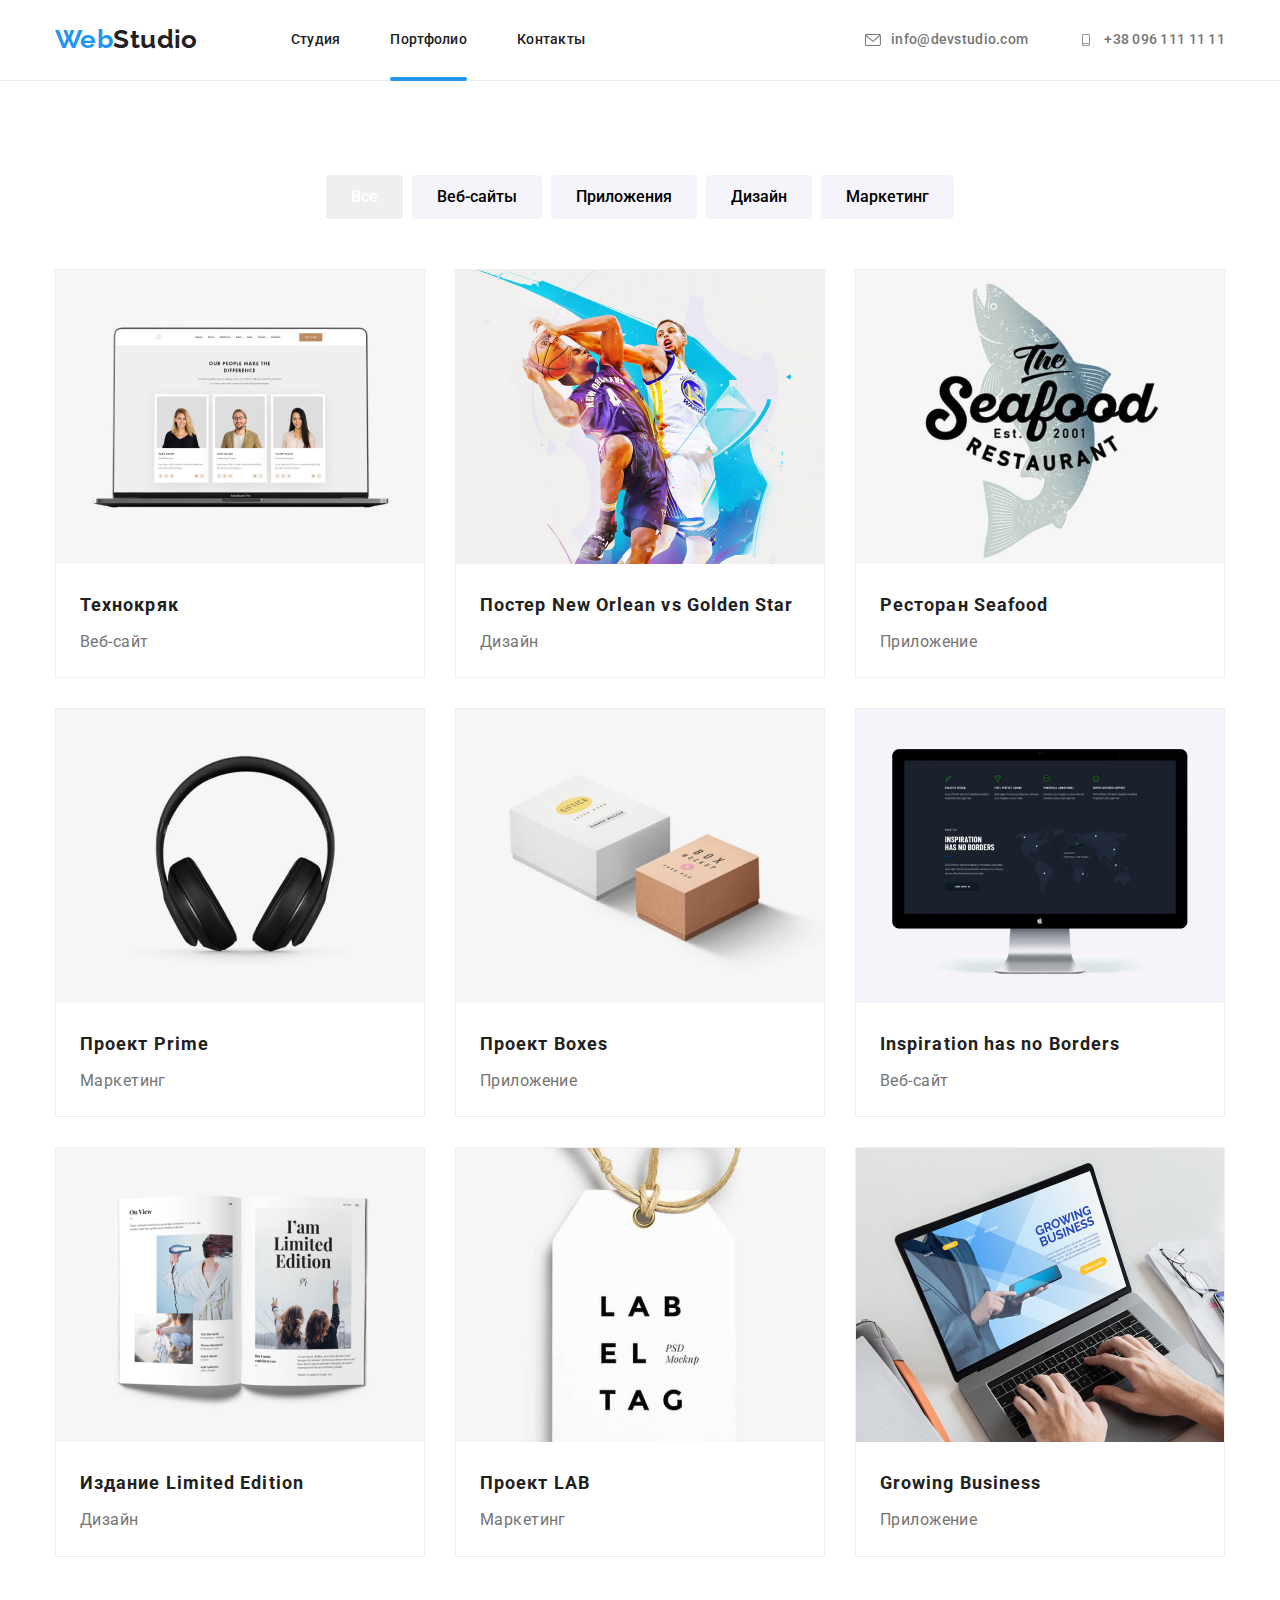
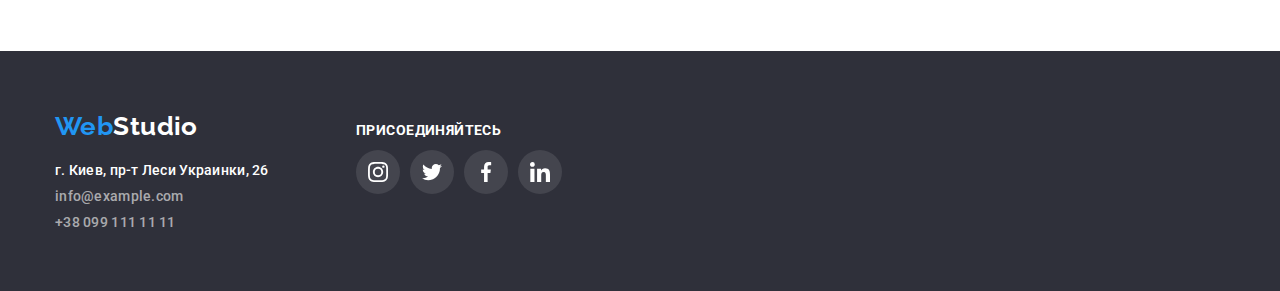
==== portfolio.html @ 9845a2fc "hw5 done" ====
<!DOCTYPE html>
<html lang="ru">

<head>
  <meta charset="UTF-8" />
  <meta http-equiv="X-UA-Compatible" content="IE=edge" />
  <meta name="viewport" content="width=device-width, initial-scale=1.0" />
  <title>Document</title>
  <link href="https://fonts.googleapis.com/css2?family=Raleway:wght@700&family=Roboto:wght@400;500;700;900&display=swap"
    rel="stylesheet" />
  <link rel="stylesheet"
    href="https://cdnjs.cloudflare.com/ajax/libs/modern-normalize/1.1.0/modern-normalize.min.css" />
  <link rel="stylesheet" href="./css/styles.css" />
</head>

<body>
  <!-- Шапка -->
  <header class="header-border">
    <div class="container navigato-flex">
      <nav class="navigator">
        <a href="./index.html" class="navigator-logo"><span class="navigato-accent">Web</span>Studio</a>
        <ul class="nav-list list">
          <li class="navinfo-flex">
            <a href="./index.html" class="link">Студия</a>
          </li>
          <li class="navinfo-flex">
            <a href="./portfolio.html" class="portfolio link">Портфолио</a>
          </li>
          <li class="navinfo-flex"><a href="" class="link">Контакты</a></li>
        </ul>
      </nav>
      <ul class="info-list list info-flex">
        <li class="contacts-flex">
          <a href="mailto:info@devstudio.com" class="link infolink-address"><svg class="contacts-envelope" width="16"
              height="12">
              <use href="./images/icomoon/sprite.svg#icon-envelope"></use>
            </svg>info@devstudio.com</a>
        </li>
        <li class="contacts-flex">
          <a href="tel:+380961111111" class="link infolink-address"><svg class="contacts-smartphone" width="16"
              height="12">
              <use href="./images/icomoon/sprite.svg#icon-smartphone"></use>
            </svg>+38 096 111 11 11</a>
        </li>
      </ul>
    </div>
  </header>

  <main>
    <!-- Заказ услуг -->
    <div class="container">
      <section class="portfolio section">
        <h1 class="visually-hidden">Партфолио</h1>
        <ul class="btn-list list">
          <li class="dtnlist-flex">
            <button type="button" class="portfolio-all">Все</button>
          </li>
          <li class="dtnlist-flex">
            <button type="button" class="web-link">Веб-сайты</button>
          </li>
          <li class="dtnlist-flex">
            <button type="button" class="portfolio-app">Приложения</button>
          </li>
          <li class="dtnlist-flex">
            <button type="button" class="portfolio-design">Дизайн</button>
          </li>
          <li class="dtnlist-flex">
            <button type="button" class="portfolio-mark">Маркетинг</button>
          </li>
        </ul>

        <ul class="card list card-padding">
          <li class="portfolio-flex">
            <div class="portfolio-position"><img src="./images/notebook.jpg" alt="ноутбук" width="370" />
              <p class="portfoliotext">Ресурс предлагает комплексные предложения с разным уровнем функционала и
                сервисов. Все это позволит посетителю получить
                исчерпывающие сведения о компании или частном лице.</p>
            </div>
            <h2 class="card-title">Технокряк</h2>
            <p class="card-description">Веб-сайт</p>
          </li>
          <li class="portfolio-flex">
            <div class="portfolio-position"><img src="./images/basketball.jpg" alt="баскетбол" width="370" />
              <p class="portfoliotext">Ресурс предлагает комплексные предложения с разным уровнем функционала и
                сервисов. Все это позволит посетителю получить
                исчерпывающие сведения о компании или частном лице.</p>
            </div>
            <h2 class="card-title">Постер New Orlean vs Golden Star</h2>
            <p class="card-description">Дизайн</p>
          </li>
          <li class="portfolio-flex">
            <div class="portfolio-position"><img src="./images/logoseafood.jpg" alt="логотип ресторана" width="370" />
              <p class="portfoliotext">Ресурс предлагает комплексные предложения с разным уровнем функционала и
                сервисов. Все это позволит посетителю получить
                исчерпывающие сведения о компании или частном лице.</p>
            </div>
            <h3 class="card-title">Ресторан Seafood</h3>
            <p class="card-description">Приложение</p>

          </li>
          <li class="portfolio-flex">
            <div class="portfolio-position"><img src="./images/headphones.jpg" alt="наушники" width="370" />

              <p class="portfoliotext">Ресурс предлагает комплексные предложения с разным уровнем функционала и
                сервисов. Все это позволит посетителю получить
                исчерпывающие сведения о компании или частном лице.</p>
            </div>
            <h3 class="card-title">Проект Prime</h3>
            <p class="card-description">Маркетинг</p>

          </li>
          <li class="portfolio-flex">
            <div class="portfolio-position"><img src="./images/boxes.jpg" alt="коробки" width="370" />

              <p class="portfoliotext">Ресурс предлагает комплексные предложения с разным уровнем функционала и
                сервисов. Все это позволит посетителю получить
                исчерпывающие сведения о компании или частном лице.</p>
            </div>
            <h2 class="card-title">Проект Boxes</h2>
            <p class="card-description">Приложение</p>

          </li>
          <li class="portfolio-flex">
            <div class="portfolio-position"><img src="./images/monitor.jpg" alt="монитор" width="370" />

              <p class="portfoliotext">Ресурс предлагает комплексные предложения с разным уровнем функционала и
                сервисов. Все это позволит посетителю получить
                исчерпывающие сведения о компании или частном лице.</p>
            </div>
            <h2 class="card-title">Inspiration has no Borders</h2>
            <p class="card-description">Веб-сайт</p>

          </li>
          <li class="portfolio-flex">
            <div class="portfolio-position"><img src="./images/book.jpg" alt="книга" width="370" />

              <p class="portfoliotext">Ресурс предлагает комплексные предложения с разным уровнем функционала и
                сервисов. Все это позволит посетителю получить
                исчерпывающие сведения о компании или частном лице.</p>
            </div>
            <h2 class="card-title">Издание Limited Edition</h2>
            <p class="card-description">Дизайн</p>

          </li>
          <li class="portfolio-flex">
            <div class="portfolio-position"><img src="./images/label.jpg" alt="лейбл" width="370" />

              <p class="portfoliotext">Ресурс предлагает комплексные предложения с разным уровнем функционала и
                сервисов. Все это позволит посетителю получить
                исчерпывающие сведения о компании или частном лице.</p>
            </div>
            <h2 class="card-title">Проект LAB</h2>
            <p class="card-description">Маркетинг</p>

          </li>
          <li class="portfolio-flex">
            <div class="portfolio-position"><img src="./images/notebookwork.jpg" alt="ноутбук" width="370" />

              <p class="portfoliotext">Ресурс предлагает комплексные предложения с разным уровнем функционала и
                сервисов. Все это позволит посетителю получить
                исчерпывающие сведения о компании или частном лице.</p>
            </div>
            <h2 class="card-title">Growing Business</h2>
            <p class="card-description">Приложение</p>

          </li>
        </ul>
      </section>
    </div>
  </main>

  <footer class="navigator">
    <div class="container nav-container">
      <div class="company-address">
        <a href="./index.html" class="navigator-foot"><span class="navigato-accent">Web</span>Studio</a>
        <address class="address">
          <ul class="info-list list address-flex">
            <li class="infoaddress-flex">
              <a href="" class="map">г. Киев, пр-т Леси Украинки, 26</a>
            </li>
            <li class="infoaddress-flex">
              <a href="mailto:info@example.com" class="contacts link">info@example.com</a>
            </li>
            <li class="infoaddress-flex">
              <a href="tel:+380991111111" class="contacts link">+38 099 111 11 11</a>
            </li>
          </ul>
        </address>
      </div>
      <div class="company">
        <h2 class="company-title">присоединяйтесь</h2>
        <ul class="company-footer list">
          <li class="company-list">
            <a class="company-link" href="">
              <svg class="company-icon" width="20" height="20">
                <use href="./images/icomoon/sprite.svg#icon-instagram"></use>
              </svg></a>
          </li>
          <li class="company-list">
            <a class="company-link" href="">
              <svg class="company-icon" width="20" height="20">
                <use href="./images/icomoon/sprite.svg#icon-twitter"></use>
              </svg></a>
          </li>
          <li class="company-list">
            <a class="company-link" href="">
              <svg class="company-icon" width="20" height="20">
                <use href="./images/icomoon/sprite.svg#icon-facebook"></use>
              </svg></a>
          </li>
          <li class="company-list">
            <a class="company-link" href="">
              <svg class="company-icon" width="20" height="20">
                <use href="./images/icomoon/sprite.svg#icon-linkedin"></use>
              </svg></a>
          </li>
        </ul>
      </div>
    </div>
  </footer>
</body>

</html>
---- css/styles.css ----
:root{
--primary-text-color: #757575;
--second-text-color: #212121;
--accent-text-color: #2196F3;
--white-text-color: #FFFFFF;
}

body {
    color: var(--second-text-color);
    background-color: var(--white-text-color);
    font-family: Roboto, sans-serif;
    letter-spacing: 0.03em;
    font-size: 14px;
    max-width: 1600px;
    margin-left: auto;
    margin-right: auto;
    
}

.list {
    list-style: none;
    margin: 0;
    padding: 0;
}

.link{
    transition: color 250ms cubic-bezier(0.4, 0, 0.2, 1);
}

.navigato-accent {
    color: var(--accent-text-color);
}


.header-border{
        border-bottom: 1px solid #ECECEC;
}

.navigator-logo {
    color: var(--second-text-color);
    font-family: Raleway, cursive;
    font-weight: 700;
    font-size: 26px;
    line-height: 1.2;
    text-decoration: none;
    margin-right: 93px;
}

.navigator-foot {
     color: var(--white-text-color);
     font-family: Raleway, cursive;
     font-weight: 700;
     font-size: 26px;
     line-height: 1.2;
     text-decoration: none;
     display: flex;
 }

.address-flex .infoaddress-flex + .infoaddress-flex{
    margin-top: 9px;
}

.nav-list a {
    color: var(--second-text-color);
    font-weight: 500;
    line-height: 1.14;
    letter-spacing: 0.02em;
    text-decoration: none;
}

.navinfo-flex{
    margin-right: 50px;
}

 .navinfo-flex:nth-child(3n) {
    margin-right: 0;
}

.navinfo-flex .link{
    padding-top: 32px;
    padding-bottom: 32px;
    display: block;
}

.navigato-flex{
    display: flex;
    align-items: center;
}
.hero-section>.container{
    max-width: 1200px;
}

.navigator{
    display: flex;
    align-items: center;
}

.nav-list .link:hover,
.nav-list .link:focus,
.nav-list .link:active{
    color: var(--accent-text-color);
}

.nav-list .studio:visited {
    color: var(--accent-text-color);    
}

.studio,
.navinfo-flex>.portfolio {
    position: relative;
}

.studio::after,
.navinfo-flex .portfolio::after {
    content: '';
    display: block;
    position: absolute;
    bottom: -1px;
    border-radius: 2px;
    width: 100%;
    height: 4px;
    background-color: var(--accent-text-color);
}

.nav-list .portfolio:visited {
    color: var(--accent-text-color);
}

.info-list a{
    color: var(--primary-text-color);
    font-weight: 500;
    line-height: 1.14;
    letter-spacing: 0.02em;
    text-decoration: none;
}

.info-list .link:hover,
.info-list .link:focus {
    color: var(--accent-text-color);
}

.hero-section {
    background-color: #2F303A;
    text-align: center;
    padding-top: 200px;
    padding-bottom: 210px;
    background-image: linear-gradient(
        rgba(47, 48, 58, 0.4),
        rgba(47, 48, 58, 0.4)
        ), url(../images/team.jpg);
    background-size: cover;
}

.contacts-flex{
    margin-left: 50px;
    display: flex;
    justify-content: center;
    align-items: center;
}

.contacts-envelope {
    fill: var(--primary-text-color);
}

.contacts-smartphone {
    fill: var(--primary-text-color);
}

.infolink-address {
    display: inline-flex;
    justify-content: center;
    align-items: center;
    gap: 10px;
}

.infolink-address:hover .contacts-envelope,
.infolink-address:focus .contacts-envelope{
    fill: var(--accent-text-color);
}

.infolink-address:hover .contacts-smartphone,
.infolink-address:focus .contacts-smartphone {
    fill: var(--accent-text-color);
}

.hero-title {
    color: var(--white-text-color);
    font-weight: 900;
    font-size: 44px;
    line-height: 1.36;
    letter-spacing: 0.06em;
    text-transform: uppercase;
    margin-top: 0;
    margin-bottom: 30px;
    width: 696px;
    margin-left: auto;
    margin-right: auto;

}

.work-text {
    color: var(--primary-text-color);
    line-height: 1.71;
    margin: 0;
}

.nav-list{
    display: flex;
    flex-wrap: wrap;
}

.info-flex{
    display: flex;
    flex-wrap: wrap;
    margin-left: auto;
}

.work-title {
    font-size: 14px;
    line-height: 1.14;
    text-transform: uppercase;  
    margin: 30px 0 0 0;
    padding-bottom: 10px;
}

.section-title{
    font-size: 36px;
    line-height: 1.17;
    text-align: center;
    margin: 0;
    padding-bottom: 50px;
}

.team{
    background-color: #F5F4FA;
}

.logo {
    color: var(--white-text-color);
} 

.team-name{
    font-weight: 500;
    font-size: 16px;
    line-height: 1.2;
    margin-top: 30px;
}

.team-profession {
    font-size: 16px;
    line-height: 1.2;
    color: var(--primary-text-color);
    margin-bottom: 30px;
}

.socials {
    display: flex;
    justify-content: center;
    align-items: center;
    gap: 10px;
}

.socials-team {
    margin-bottom: 30px;
    width: 44px;
    height: 44px;
}
.socials-link {
    display: block;
    width: 100%;
    height: 100%;
    display: flex;
    justify-content: center;
    align-items: center;
    border-radius: 50%;
    transition: color 250ms cubic-bezier(0.4, 0, 0.2, 1), background-color 250ms cubic-bezier(0.4, 0, 0.2, 1);
}

.socials-icon {
     fill: #AFB1B8;
}

.socials-link:hover .socials-icon,
.socials-link:focus .socials-icon {
    fill: var(--white-text-color);
}

.socials-link:hover,
.socials-link:focus {
    background-color: var(--accent-text-color);
}


footer {
    background-color: #2F303A;
}

.navigator-type {
    color: var(--white-text-color);
    font-family: Raleway, cursive;
    font-weight: 700;
    font-size: 26px;
    line-height: 1.2;
    text-decoration: none;
}

.info-list .map{
    color: var(--white-text-color); 
}

.info-list .contacts {
    color: rgba(255, 255, 255, 0.6);
    margin-top: 9px;
}

.nav-container{
    margin-top: 60px;
    margin-bottom: 60px;
    display: flex;
}

.address {
    font-style: normal;
    padding-top: 20px;
    width: 231px;
}

.info-list .contacts:hover,
.info-list .contacts:focus {
    color: var(--accent-text-color);
    cursor: pointer;
}

.visually-hidden{
    position: absolute;
    width: 1px;
    height: 1px;
    margin: -1px;
    border: 0;
    padding: 0;
    white-space: nowrap;
    clip-path: inset(100%);
    clip: rect(0 0 0 0);
    overflow: hidden;
}

.card-title{
    font-size: 18px;
    line-height: 2;
    letter-spacing: 0.06em;
    margin-top: 20px;
    margin-bottom: 0;
    margin-left: 24px;
}

.card-description {
    font-size: 16px;
    line-height: 1.88;
    color: var(--primary-text-color);
    margin-top: 4px;
    margin-bottom: 20px;
    margin-left: 24px;
}   

.portfolio-all {
    font-weight: 500;
    font-size: 16px;
    line-height: 1.63;
    text-align: center;
    color: var(--white-text-color);
    accent-color: #F5F4FA;
    font-family: inherit;
  }

.portfolio-all:hover,
button .portfolio-all:focus{
    color: var(--white-text-color);
    background-color: var(--accent-text-color);
    cursor: pointer;
    box-shadow: 0px 3px 1px rgba(0, 0, 0, 0.1), 0px 1px 2px rgba(0, 0, 0, 0.08), 0px 2px 2px rgba(0, 0, 0, 0.12);
  }

  .web-link{
    font-weight: 500;
    font-size: 16px;
    line-height: 1.63;
    text-align: center;
    background-color: #F5F4FA;
    font-family: inherit;
}

.web-link:hover,
button .web-link:focus {
    color: var(--white-text-color);
    background-color: var(--accent-text-color);
    cursor: pointer;
    box-shadow: 0px 3px 1px rgba(0, 0, 0, 0.1), 0px 1px 2px rgba(0, 0, 0, 0.08), 0px 2px 2px rgba(0, 0, 0, 0.12);
}

.portfolio-app {
    font-weight: 500;
    font-size: 16px;
    line-height: 1.63;
    text-align: center;
    background-color: #F5F4FA;
    font-family: inherit;
}

.portfolio-app:hover,
button .portfolio-app:focus {
    color: var(--white-text-color);
    background-color: var(--accent-text-color);
    cursor: pointer;
    box-shadow: 0px 3px 1px rgba(0, 0, 0, 0.1), 0px 1px 2px rgba(0, 0, 0, 0.08), 0px 2px 2px rgba(0, 0, 0, 0.12);
}

.portfolio-design {
    font-weight: 500;
    font-size: 16px;
    line-height: 1.63;
    text-align: center;
    background-color: #F5F4FA;
    font-family: inherit;
}

.portfolio-design:hover,
button .portfolio-design:focus {
    background-color: var(--accent-text-color);
    color: var(--white-text-color);
    cursor: pointer;
    box-shadow: 0px 3px 1px rgba(0, 0, 0, 0.1), 0px 1px 2px rgba(0, 0, 0, 0.08), 0px 2px 2px rgba(0, 0, 0, 0.12);
}

.portfolio-mark {
    font-weight: 500;
    font-size: 16px;
    line-height: 1.63;
    text-align: center;
    background-color: #F5F4FA;
    font-family: inherit;
}

.portfolio-mark:hover,
button .portfolio-mark:focus {
    color: var(--white-text-color);
    background-color: var(--accent-text-color);
    cursor: pointer;
    box-shadow: 0px 3px 1px rgba(0, 0, 0, 0.1), 0px 1px 2px rgba(0, 0, 0, 0.08), 0px 2px 2px rgba(0, 0, 0, 0.12);
}

.hero-order {
    padding: 10px 32px;
    border-radius: 4px;
    font-weight: 500;
    font-size: 16px;
    line-height: 1.63;
    text-align: center;
    border: solid transparent;
    background-color: var(--accent-text-color);
    color: var(--white-text-color);
    font-family: inherit;
    transition: color 250ms cubic-bezier(0.4, 0, 0.2, 1), background-color 250ms cubic-bezier(0.4, 0, 0.2, 1);
}

.hero-order:hover,
.hero-order:focus {
    background-color:var(--primary-text-color) ;
    cursor: pointer;
}

.container{
    margin-left: auto;
    margin-right: auto;
    width: 1200px;
    padding-left: 15px;
    padding-right: 15px;
}

.section {
    padding-bottom: 94px;
    padding-top: 94px;
}

.web{
    padding-top: 0;
}

.section-flex{
    display: flex;
}

.sectionweb-flex {
    display: flex;
    flex-wrap: wrap;
}
/* web */
.websection-item {
    margin-right: 30px;
}

.websection-item:nth-child(3n) {
    margin-right: 0;
}

.section-flexteam{
    display: flex;
    flex-wrap: wrap;
    text-align: center;
}

.webflex-text{
    position: relative;
    overflow: hidden;
}

.web-text {
    position: absolute;
    bottom: 0;
    width: 100%;
    margin-bottom: 4px;
    padding: 27px;
    text-align: center;
    background: rgba(47, 48, 58, 0.8);
    color: var(--white-text-color);
    font-weight: 700; 
    line-height: calc(16/14);
    text-transform: uppercase;
}


/* Team */
.infolist-item{
    width: 270px;
    margin-right: 30px;
    background-color: var(--white-text-color);
}

.work-item {
    width: 270px;
    margin-right: 30px;
    background-color: var(--white-text-color);
}

.work-item::before {
    display: block;
    content: '';
    height:120px;
    background-color: #F5F4FA;
    background-size: 70px;
    background-repeat: no-repeat;
    background-position: center;
}

.workicon-antenna::before {
    background-image: url(../images/antenna.svg);
}

.workicon-clock::before {
    background-image: url(../images/clock.svg);

}

.workicon-diagram::before {
    background-image: url(../images/diagram.svg);

}

.workicon-astronaut::before {
    background-image: url(../images/astronaut.svg);

}

.work-item:nth-child(4n) {
    margin-right: 0;
}

.info-shadow {
    box-shadow: 0px 1px 3px rgba(0, 0, 0, 0.12), 0px 1px 1px rgba(0, 0, 0, 0.14), 0px 2px 1px rgba(0, 0, 0, 0.2);
    border-radius: 0px 0px 4px 4px;
}

.infolist-item:nth-child(4n) {
    margin-right: 0;
}

.btn-list{
    display: flex;
    justify-content: center;
    margin-bottom: 50px;
}

.btn-list .dtnlist-flex+.dtnlist-flex {
    margin-left: 9px;
}

.btn-list [type="button"] {
    border-radius: 4px;
    padding: 6px 22px;
    border: solid transparent;
    transition: color 250ms cubic-bezier(0.4, 0, 0.2, 1), background-color 250ms cubic-bezier(0.4, 0, 0.2, 1);
}

.card-padding{
    display: flex;
    flex-wrap: wrap;
}

.portfolio-flex {

    width: 370px;
    margin-right: 30px;
    margin-bottom: 30px;
    border: 1px solid #EEEEEE;
}

.portfolio-position {
    position: relative;
    overflow: hidden;
}

.portfoliotext {
    transform: translatey(107%);
    background: rgba(33, 150, 243, 0.9);
    position: absolute;
    bottom: 0;
    left: 0;
    transition: transform 250ms cubic-bezier(0.4, 0, 0.2, 1);
    color: var(--white-text-color);
    font-weight: 400;
    font-size: 18px;
    padding: 63px 23px;
    line-height: calc(28/18);
    width: 100%;
    height: 100%;
}

.portfolio-flex:hover .portfoliotext {
    transform: translatey(7%);
}

.portfolio-flex:nth-child(3n) {
    margin-right: 0;
}

.portfolio-flex:nth-last-child(-n+3){
    margin-bottom: 0;
}

.portfolio-flex:hover,
.portfolio-flex:focus {
border: 1px solid #EEEEEE;
box-shadow: 0px 1px 1px rgba(0, 0, 0, 0.12), 0px 4px 4px rgba(0, 0, 0, 0.06), 1px 4px 6px rgba(0, 0, 0, 0.16);
cursor: pointer;
}

/* Brand */
.brand-client {
    text-align: center;
    font-weight: 700;
    font-size: 36px;
    line-height: calc(42/36);
    margin-top: 0;
    margin-bottom: 50px;
}
.section-brand {
    padding-top: 21px;
    padding-bottom: 94px;
}

.brand-list .brand-company+.brand-company{
    margin-left: 30px;
}

.brand-icon {
    fill: #AFB1B8;
    margin: 16px 32px;
    transition: fill 250ms cubic-bezier(0.4, 0, 0.2, 1), background-color 250ms cubic-bezier(0.4, 0, 0.2, 1);
}

.brand-link:hover .brand-icon,
.brand-link:focus .brand-icon {
    fill: var(--accent-text-color);
}

.brand-link {
    display: flex;
    width: 170px;
    height: 92px;
    text-align: center;
    border: solid 1px #AFB1B8;
    border-radius: 4px;
}

.brand-link:hover,
.brand-link:focus {
    border: solid 1px var(--accent-text-color);
}

.brand-list {
    display: flex;
    flex-wrap: wrap;
    text-align: center;
    }

/* footer-icon */

.company-title{
    font-size: 14px;
    line-height: calc(16/14);
    text-transform: uppercase;
    color: var(--white-text-color);
    margin-left: 70px;
}
.company-footer{
    text-align: center;
    display: flex;
    margin-left: 70px;
}
.company-footer .company-list+.company-list{
    margin-left: 10px;
}

.company-list {
    width: 44px;
    height: 44px;
    border-radius: 50%;
    background-color: rgba(255, 255, 255, 0.1);
}

.company-icon {
    fill: var(--white-text-color);
}

.company-link{
    width: 100%;
    height: 100%;
    display: flex;
    justify-content: center;
    align-items: center;
    transition: background-color 250ms cubic-bezier(0.4, 0, 0.2, 1);
}

.company-list:hover,
.company-list:focus{
    background-color: var(--accent-text-color);
}

/* Mdal window */
.dackdrop{
    position: fixed;
    background: rgba(0, 0, 0, 0.2);
    width: 100%;
    height: 100%;
    top: 0;
    left: 0;
    
}

.modal{
    position: absolute;
    top: 50%;
    left: 50%;
    transform: translate(-50%, -50%);
    width: 528px;
    height: 581px;
    background-color: var(--white-text-color);
    box-shadow: 0px 1px 3px rgba(0, 0, 0, 0.12), 0px 1px 1px rgba(0, 0, 0, 0.14), 0px 2px 1px rgba(0, 0, 0, 0.2);
    border-radius: 4px;
}

.btn-modal{
    position: absolute;
    top: 0;
    right: 0;
    transform: translate(-8px, 8px);
    width: 30px;
    height: 30px;
    border: 1px solid rgba(0, 0, 0, 0.1);
    border-radius: 50%;
    background-color: transparent;
}

.is-hidden{
    opacity: 0;
    pointer-events: none;
    visibility: hidden;
}

.modal-icon {
    background-color: transparent;

}
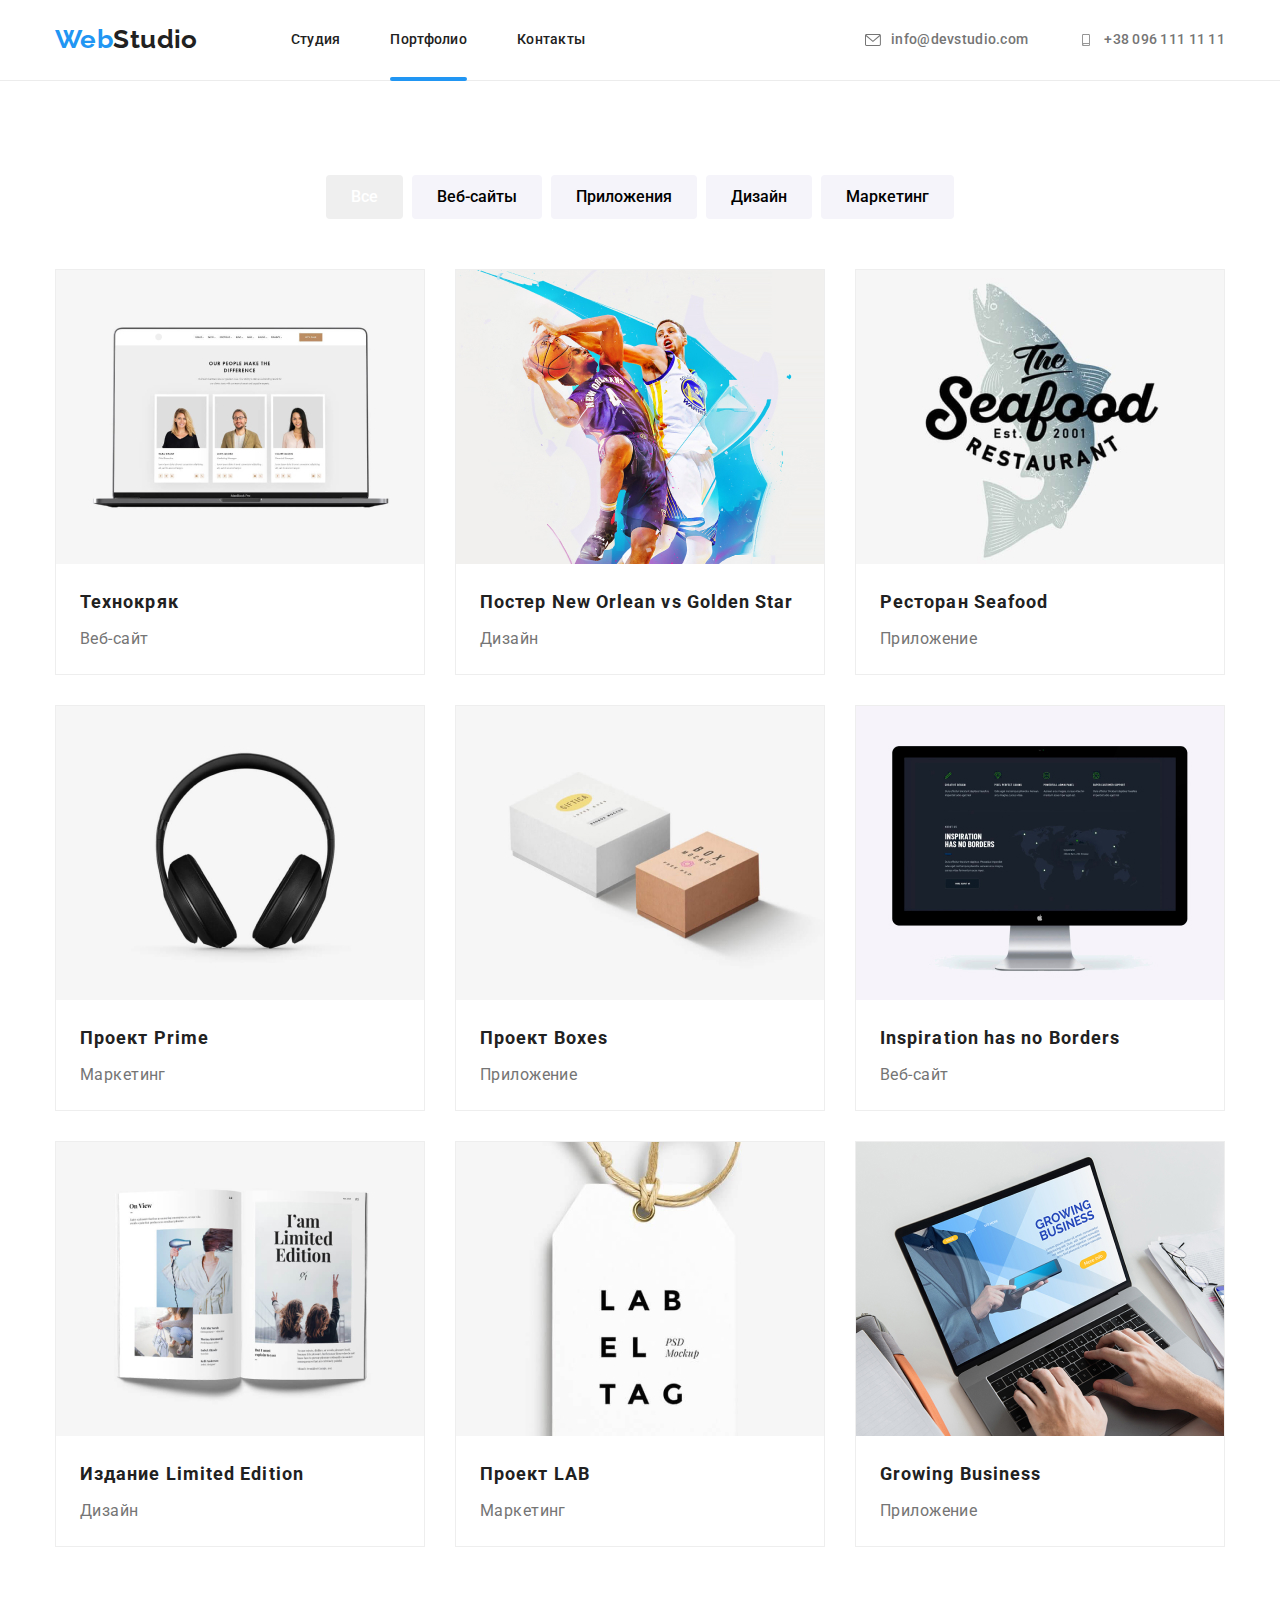
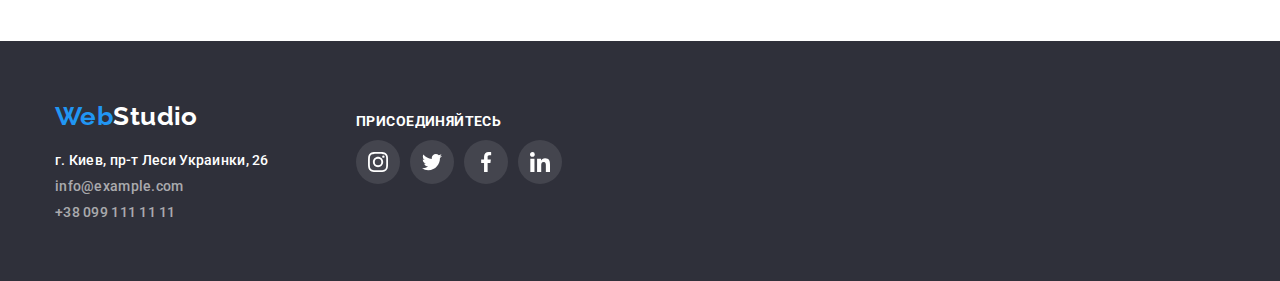
==== commit 3f831d8b: "hw5 fixed" ====
--- a/portfolio.html
+++ b/portfolio.html
@@ -71,7 +71,8 @@
 
         <ul class="card list card-padding">
           <li class="portfolio-flex">
-            <div class="portfolio-position"><img src="./images/notebook.jpg" alt="ноутбук" width="370" />
+            <div class="portfolio-position"><img class="portfolio-img" src="./images/notebook.jpg" alt="ноутбук"
+                width="370" />
               <p class="portfoliotext">Ресурс предлагает комплексные предложения с разным уровнем функционала и
                 сервисов. Все это позволит посетителю получить
                 исчерпывающие сведения о компании или частном лице.</p>
@@ -80,7 +81,8 @@
             <p class="card-description">Веб-сайт</p>
           </li>
           <li class="portfolio-flex">
-            <div class="portfolio-position"><img src="./images/basketball.jpg" alt="баскетбол" width="370" />
+            <div class="portfolio-position"><img class="portfolio-img" src="./images/basketball.jpg" alt="баскетбол"
+                width="370" />
               <p class="portfoliotext">Ресурс предлагает комплексные предложения с разным уровнем функционала и
                 сервисов. Все это позволит посетителю получить
                 исчерпывающие сведения о компании или частном лице.</p>
@@ -89,7 +91,8 @@
             <p class="card-description">Дизайн</p>
           </li>
           <li class="portfolio-flex">
-            <div class="portfolio-position"><img src="./images/logoseafood.jpg" alt="логотип ресторана" width="370" />
+            <div class="portfolio-position"><img class="portfolio-img" src="./images/logoseafood.jpg"
+                alt="логотип ресторана" width="370" />
               <p class="portfoliotext">Ресурс предлагает комплексные предложения с разным уровнем функционала и
                 сервисов. Все это позволит посетителю получить
                 исчерпывающие сведения о компании или частном лице.</p>
@@ -99,7 +102,8 @@
 
           </li>
           <li class="portfolio-flex">
-            <div class="portfolio-position"><img src="./images/headphones.jpg" alt="наушники" width="370" />
+            <div class="portfolio-position"><img class="portfolio-img" src="./images/headphones.jpg" alt="наушники"
+                width="370" />
 
               <p class="portfoliotext">Ресурс предлагает комплексные предложения с разным уровнем функционала и
                 сервисов. Все это позволит посетителю получить
@@ -110,7 +114,8 @@
 
           </li>
           <li class="portfolio-flex">
-            <div class="portfolio-position"><img src="./images/boxes.jpg" alt="коробки" width="370" />
+            <div class="portfolio-position"><img class="portfolio-img" src="./images/boxes.jpg" alt="коробки"
+                width="370" />
 
               <p class="portfoliotext">Ресурс предлагает комплексные предложения с разным уровнем функционала и
                 сервисов. Все это позволит посетителю получить
@@ -121,7 +126,8 @@
 
           </li>
           <li class="portfolio-flex">
-            <div class="portfolio-position"><img src="./images/monitor.jpg" alt="монитор" width="370" />
+            <div class="portfolio-position"><img class="portfolio-img" src="./images/monitor.jpg" alt="монитор"
+                width="370" />
 
               <p class="portfoliotext">Ресурс предлагает комплексные предложения с разным уровнем функционала и
                 сервисов. Все это позволит посетителю получить
@@ -132,7 +138,8 @@
 
           </li>
           <li class="portfolio-flex">
-            <div class="portfolio-position"><img src="./images/book.jpg" alt="книга" width="370" />
+            <div class="portfolio-position"><img class="portfolio-img" src="./images/book.jpg" alt="книга"
+                width="370" />
 
               <p class="portfoliotext">Ресурс предлагает комплексные предложения с разным уровнем функционала и
                 сервисов. Все это позволит посетителю получить
@@ -143,7 +150,8 @@
 
           </li>
           <li class="portfolio-flex">
-            <div class="portfolio-position"><img src="./images/label.jpg" alt="лейбл" width="370" />
+            <div class="portfolio-position"><img class="portfolio-img" src="./images/label.jpg" alt="лейбл"
+                width="370" />
 
               <p class="portfoliotext">Ресурс предлагает комплексные предложения с разным уровнем функционала и
                 сервисов. Все это позволит посетителю получить
@@ -154,7 +162,8 @@
 
           </li>
           <li class="portfolio-flex">
-            <div class="portfolio-position"><img src="./images/notebookwork.jpg" alt="ноутбук" width="370" />
+            <div class="portfolio-position"><img class="portfolio-img" src="./images/notebookwork.jpg" alt="ноутбук"
+                width="370" />
 
               <p class="portfoliotext">Ресурс предлагает комплексные предложения с разным уровнем функционала и
                 сервисов. Все это позволит посетителю получить
--- a/css/styles.css
+++ b/css/styles.css
@@ -618,11 +618,17 @@
     overflow: hidden;
 }
 
+.portfolio-img {
+    display: block;
+    margin: 0;
+}
+
 .portfoliotext {
-    transform: translatey(107%);
+    transform: translatey(100%);
     background: rgba(33, 150, 243, 0.9);
     position: absolute;
     bottom: 0;
+    margin: 0;
     left: 0;
     transition: transform 250ms cubic-bezier(0.4, 0, 0.2, 1);
     color: var(--white-text-color);
@@ -635,7 +641,7 @@
 }
 
 .portfolio-flex:hover .portfoliotext {
-    transform: translatey(7%);
+    transform: translatey(0);
 }
 
 .portfolio-flex:nth-child(3n) {
